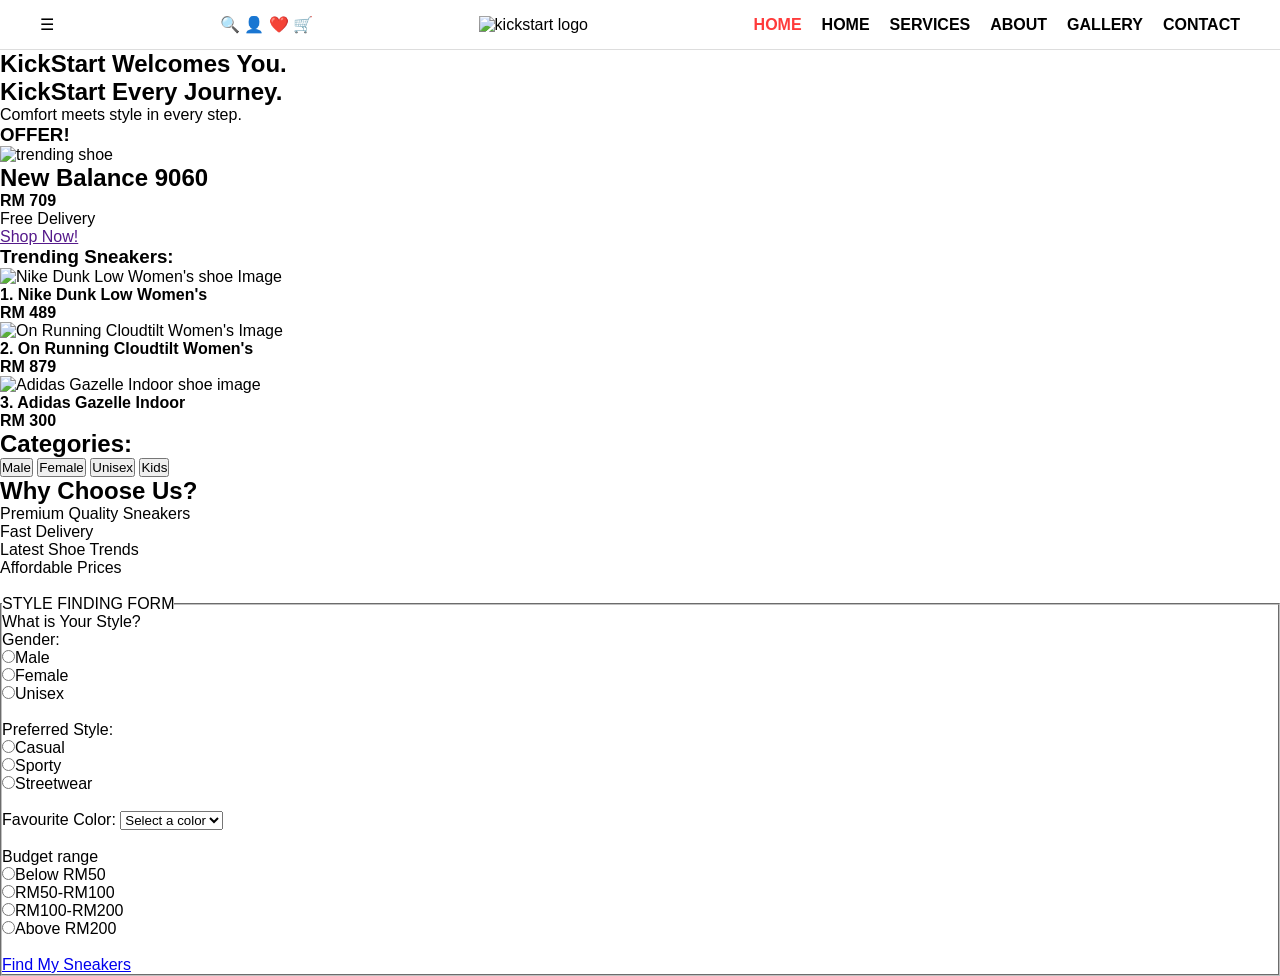
==== index.html @ 69e1ceeb "Refactor index.html for improved layout and navigation Updated the HTML structure for improved layou" ====
<!DOCTYPE html>
<html lang="en">
    <head>
        <meta charset="UTF-8" />
        <title>KickStart shoes store </title>
        <link rel="stylesheet" href="style.css">
    </head>
    <body>
     <header class="navbar">
        <div class="menu">☰</div>
         
        <div class="icons">
         🔍 👤 ❤️ 🛒
         </div>
         <div class="logo">
        <img src="kickstart-logo.jpeg" alt="kickstart logo" width="81">
         </div>
         <ul class="nav-links">
        <li><a href="index.html" class="active">HOME</a></li>
        <li><a href="index.html">HOME</a></li>
        <li><a href="#SERVICES">SERVICES</a></li>
        <li><a href="about us.html">ABOUT</a></li>
        <li><a href="Gallery.html">GALLERY</a></li>
        <li><a href="contact.html">CONTACT</a></li>
        </ul>
    </header>
    <section class="hero">
     <h1> KickStart Welcomes You.</h1>
     <h2>KickStart Every Journey. </h2><!--TAGLINE--->
    <p> Comfort meets style in every step. </p><!---TAGLINE--->
    </section>
    <!---OFFER FEATURED TRENDING SHOE IMAGE (BIG)--->
    <div>
        <h3><span>OFFER!</span></h3>
     <img src="https://www.jdsports.my/cdn/shop/files/jd_U906050Y_a.jpg?v=1771249058&width=1007" alt="trending shoe" width="500"><br> 
     <h2> New Balance 9060</h2>
     <p><strong>RM 709</strong></p>
     <p><span>Free Delivery</span></p>  
        <!---SHOP NOW BUTTON--->
        <a href="" class="shop-btn">Shop Now!</a>
      </div>
        
     <!---OTHER FEATURED TRENDING SNEAKERS--->
        <div class="shoe-card">
        <h3>Trending Sneakers:</h3>
        <img src="https://www.jdsports.my/cdn/shop/files/jd_DD1503-101_b.jpg?v=1777981483&width=1007" alt="Nike Dunk Low Women's shoe Image" width="500"><br>
        <h4> 1. Nike Dunk Low Women's </h4>
        <p><strong> RM 489 </strong> </p>
        </div>
       
       <div class="shoe-card">
       <img src="https://www.jdsports.my/cdn/shop/files/jd_3WE10054844-W_b.jpg?v=1770179900&width=1007" alt="On Running Cloudtilt Women's Image" width="500"><br>
       <h4> 2. On Running Cloudtilt Women's </h4>
       <p><strong> RM 879 </strong></p>  
       </div>
       
       <div class="shoe-card">
       <img src="https://www.jdsports.my/cdn/shop/files/jd_JQ8387_b_6e0de7b2-fea2-4de4-ab66-9879cea70ca1.jpg?v=1773072522&width=1007" alt="Adidas Gazelle Indoor shoe image" width="500"><br>
       <h4> 3. Adidas Gazelle Indoor</h4>
       <p><strong> RM 300 </strong></p>  
        </div>
       <!---CATEGORIES--->  
     
        <section id="category">
        <h2> Categories: </h2>
        <button> Male </button>
        <button> Female </button>
        <button> Unisex </button>
        <button> Kids </button> 
     </section>
        
     
     <!--- Why Choose Us--->
     <section>
      <h2> Why Choose Us? </h2>
         <div class="card">
         <p> Premium Quality Sneakers </p>
         </div>
         
         <div class="card">
         <p> Fast Delivery </p>
         </div>
         
         <div class="card">
         <p> Latest Shoe Trends </p>
         </div>
         
         <div class="card">
         <p> Affordable Prices </p>
         </div>
        </section>
        <br>
    <!--- Style Finding Form (for customers) --->
    <form>
        <fieldset>
        <legend>STYLE FINDING FORM </legend>
        <p> What is Your Style? </p>
    
       <label> Gender: </label><br>
        <input type="radio" name="Gender">Male<br>
        <input type="radio" name="Gender">Female<br>
        <input type="radio" name="Gender">Unisex <br>
        <br>
        
        <label> Preferred Style: </label><br>
        <input type="radio" name="style">Casual <br>
        <input type="radio" name="style">Sporty <br>
        <input type="radio" name="style">Streetwear<br>
        <br>
        
        <label> Favourite Color: </label>
        <select>
           <option>Select a color</option> 
           <option>White</option>
           <option>Black</option>
           <option>Gray</option>
           <option>Brown</option>
           <option>Beige</option>
           <option>Blue</option>
           <option>Navy</option>
           <option>Red</option>
           <option>Pink</option>
           <option>Purple</option>
           <option>Green</option>
           <option>Yellow</option>
           <option>Multi-color</option> 
        </select>
        <br><br>
        <label>Budget range</label><br>
        <input type="radio" name="budget">Below RM50<br>
        <input type="radio" name="budget">RM50-RM100<br>
        <input type="radio" name="budget">RM100-RM200<br>
        <input type="radio" name="budget">Above RM200<br>
        <br>
     
        <a href="#category">Find My Sneakers </a>
        
      </fieldset>
     </form>
    </body>
    
</html>
---- style.css ----
* {
    margin: 0;
    padding: 0;
    box-sizing: border-box;
    font-family: Arial, sans-serif;
}

/* NAVBAR */
.navbar {
    display: flex;
    justify-content: space-between;
    align-items: center;
    padding: 15px 40px;
    background-color: white;
    border-bottom: 1px solid #ddd;
}

.logo img {
    width: 120px;
}

.nav-links {
    list-style: none;
    display: flex;
    gap: 20px;
}

.nav-links a {
    text-decoration: none;
    color: black;
    font-weight: bold;
}

.nav-links a.active {
    color: #ff3b3b;
}

/* ABOUT HEADER */
.about-header {
    text-align: center;
    padding: 60px 20px;
    background: #f5f5f5;
}

.about-header h1 {
    font-size: 40px;
    margin-bottom: 10px;
}

/* COMPANY STORY */
.company-story {
    padding: 50px 80px;
}

.company-story h2 {
    margin-bottom: 20px;
    font-size: 28px;
}

.company-story p {
    margin-bottom: 15px;
    line-height: 1.6;
}

/* TEAM SECTION */
.team-section {
    padding: 50px 80px;
    background-color: #fafafa;
}

.team-section h2 {
    text-align: center;
    margin-bottom: 40px;
    font-size: 30px;
}

.team-container {
    display: grid;
    grid-template-columns: repeat(auto-fit, minmax(250px, 1fr));
    gap: 20px;
}

/* TEAM CARD */
.team-card {
    background: white;
    padding: 20px;
    border-radius: 15px;
    box-shadow: 0 4px 10px rgba(0,0,0,0.1);
    text-align: center;
    transition: 0.3s;
}

.team-card:hover {
    transform: translateY(-5px);
}

.team-card img {
    width: 100%;
    height: 200px;
    object-fit: cover;
    border-radius: 10px;
    margin-bottom: 15px;
}

.team-card h3 {
    margin-bottom: 10px;
}

.team-card ul {
    text-align: left;
    margin-top: 10px;
    padding-left: 20px;
}

/* FOOTER */
footer {
    text-align: center;
    padding: 20px;
    background: black;
    color: white;
    margin-top: 30px;
}
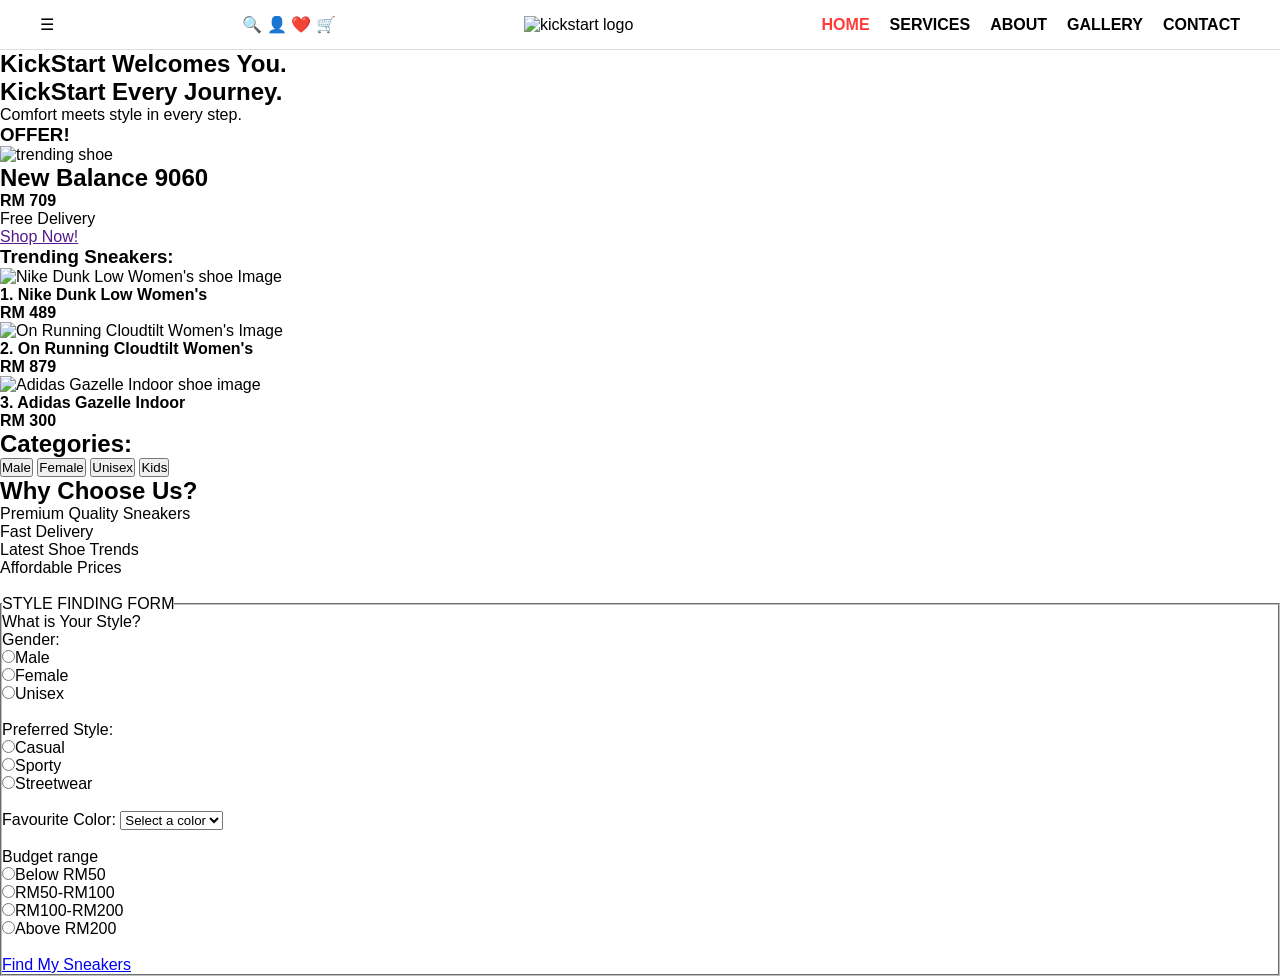
==== commit 40e5e542: "Fix navigation links and remove duplicate HOME Updated navigation links and corrected duplicate HOME" ====
--- a/index.html
+++ b/index.html
@@ -17,8 +17,7 @@
          </div>
          <ul class="nav-links">
         <li><a href="index.html" class="active">HOME</a></li>
-        <li><a href="index.html">HOME</a></li>
-        <li><a href="#SERVICES">SERVICES</a></li>
+        <li><a href="services.html">SERVICES</a></li>
         <li><a href="about us.html">ABOUT</a></li>
         <li><a href="Gallery.html">GALLERY</a></li>
         <li><a href="contact.html">CONTACT</a></li>
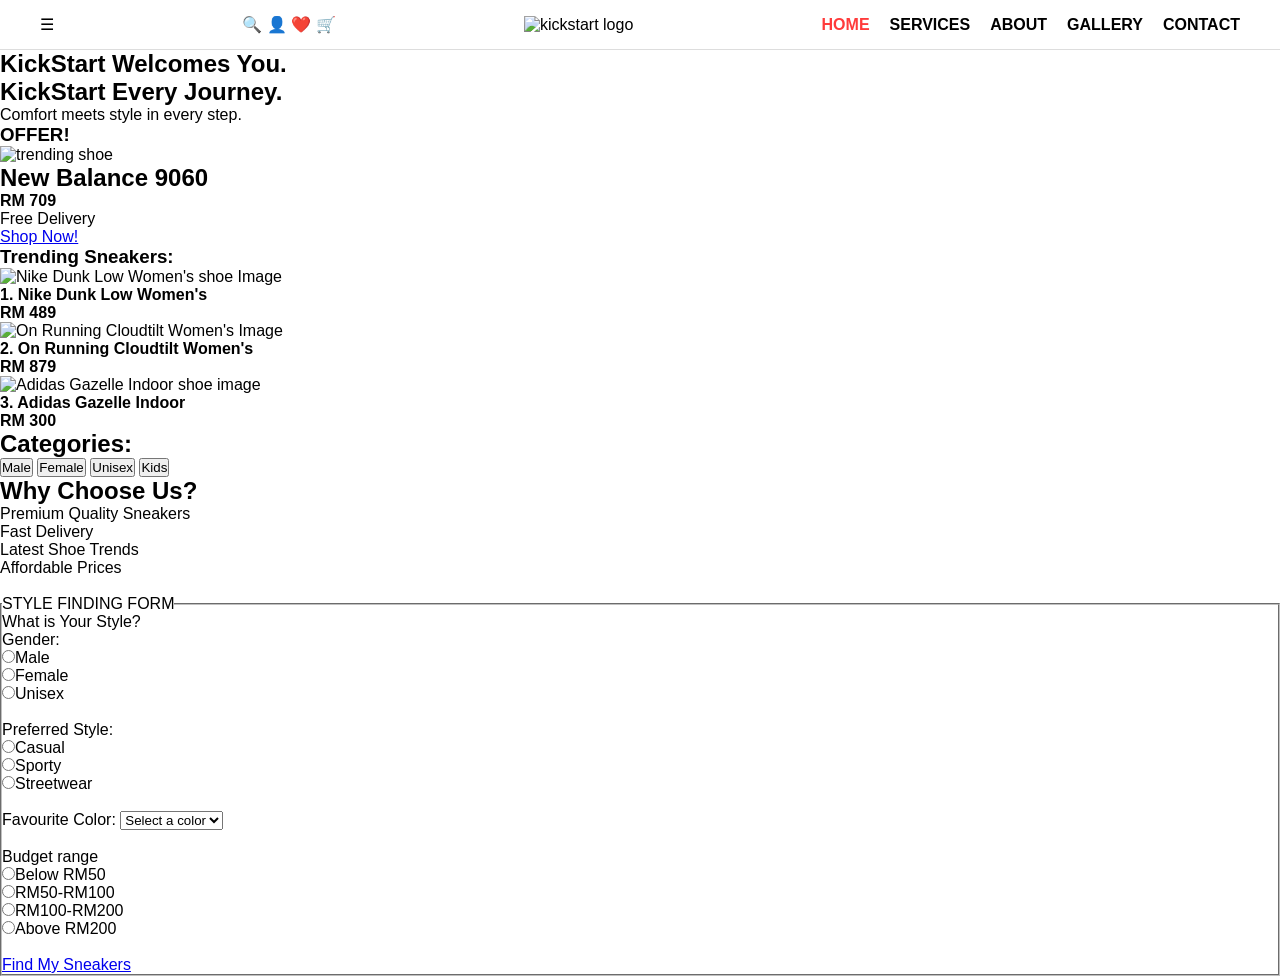
==== commit 3f63839b: "Fix Shop Now button link in index.html Updated the Shop Now button link from an empty href to 'servi" ====
--- a/index.html
+++ b/index.html
@@ -36,7 +36,7 @@
      <p><strong>RM 709</strong></p>
      <p><span>Free Delivery</span></p>  
         <!---SHOP NOW BUTTON--->
-        <a href="" class="shop-btn">Shop Now!</a>
+        <a href="services.html" class="shop-btn">Shop Now!</a>
       </div>
         
      <!---OTHER FEATURED TRENDING SNEAKERS--->
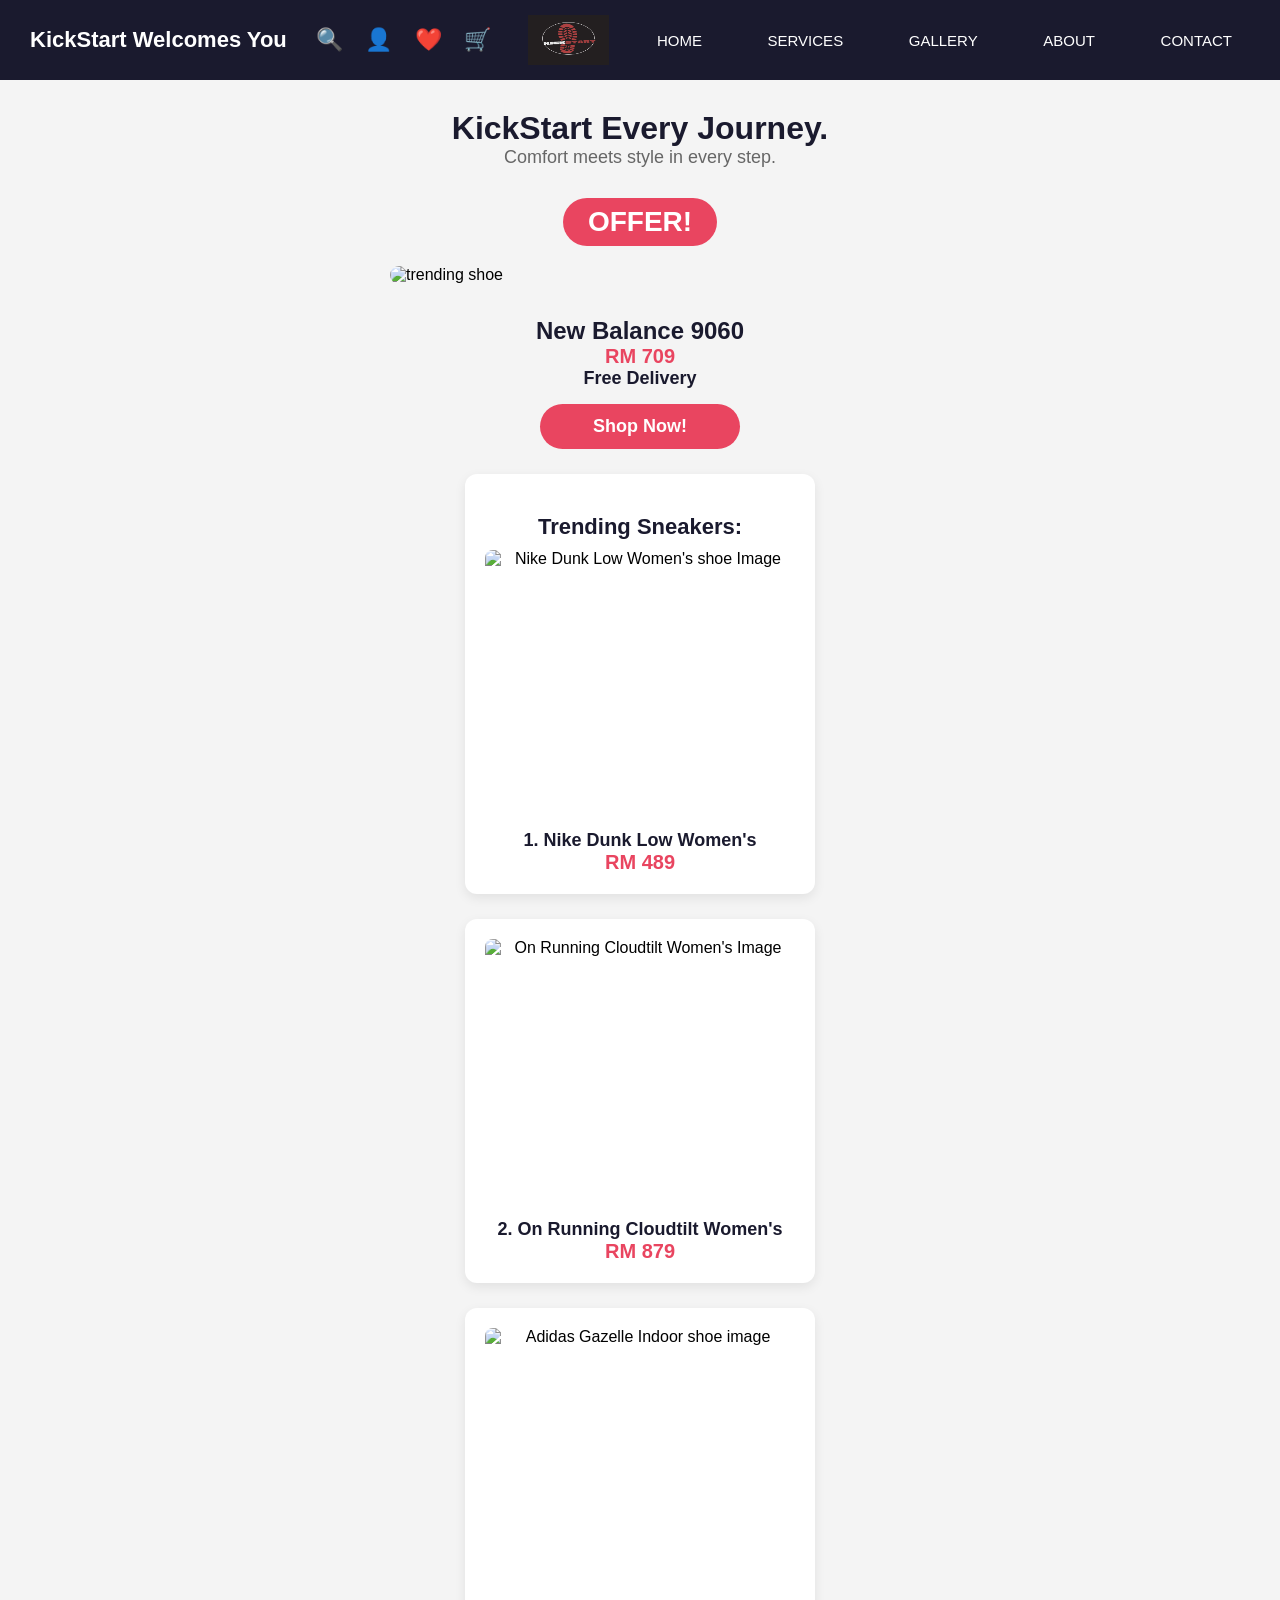
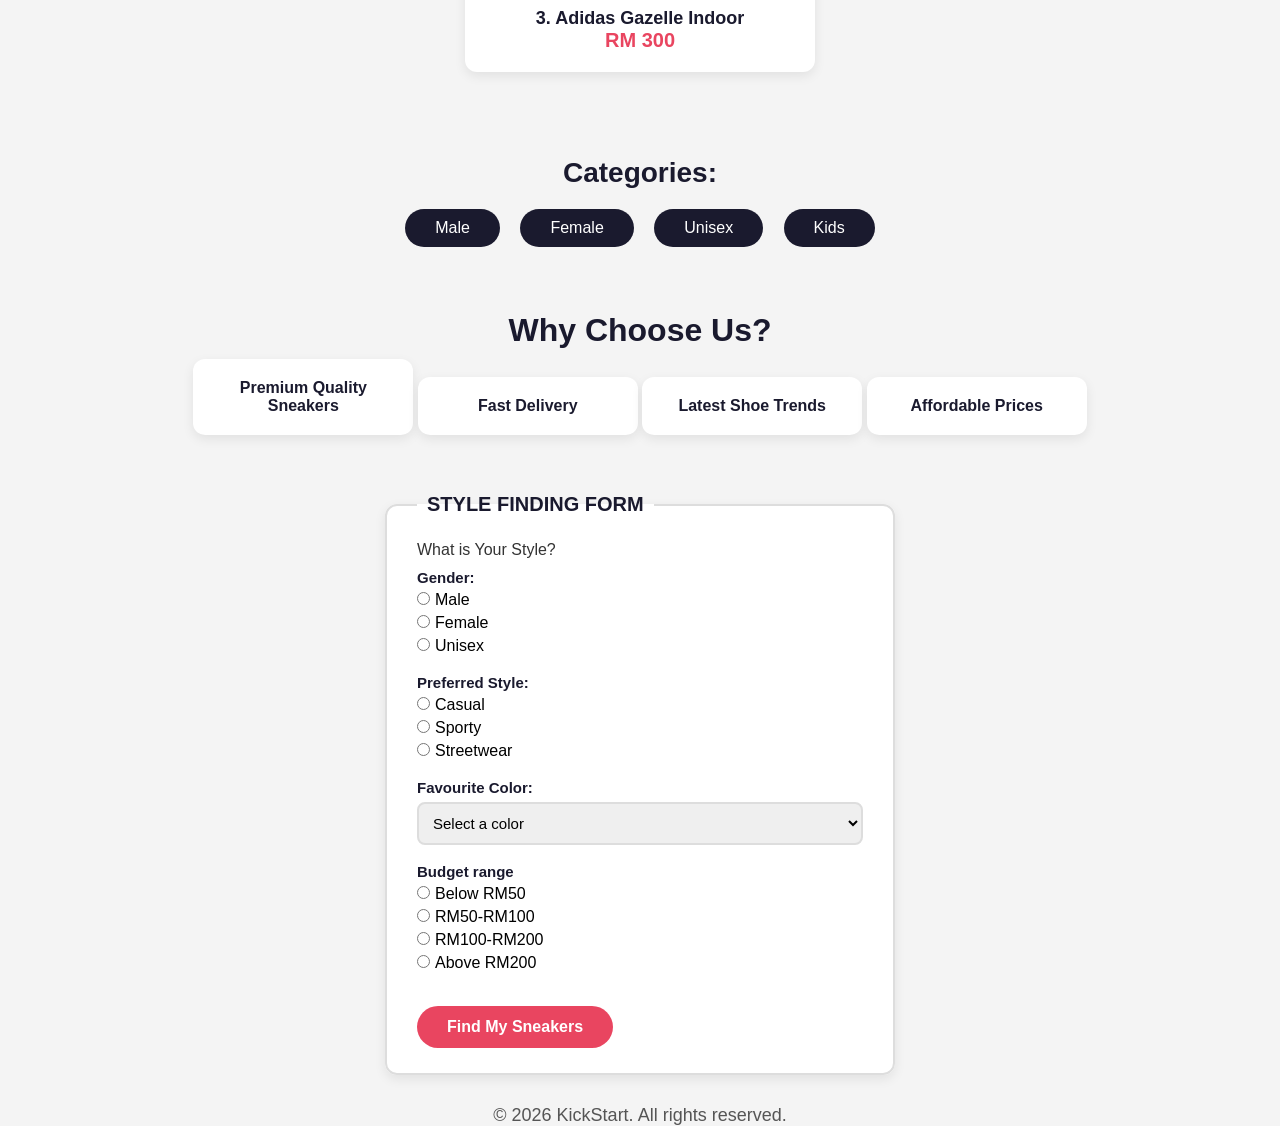
==== commit 7c773f43: "Update index.html" ====
--- a/index.html
+++ b/index.html
@@ -3,29 +3,450 @@
     <head>
         <meta charset="UTF-8" />
         <title>KickStart shoes store </title>
-        <link rel="stylesheet" href="style.css">
+        <style>
+        /* ===== RESET & BASE ===== */
+* {
+    margin: 0;
+    padding: 0;
+    box-sizing: border-box;
+}
+
+body {
+    font-family: Arial, sans-serif;
+    background: #f4f4f4;
+}
+
+/* ===== HEADER / NAVIGATION ===== */
+header {
+    background: #1a1a2e;
+    padding: 15px 30px;
+    display: flex;
+    justify-content: space-between;
+    align-items: center;
+    flex-wrap: wrap;
+}
+
+header .menu {
+    color: white;
+    font-size: 28px;
+    cursor: pointer;
+    display: none;
+}
+
+header h1 {
+    color: white;
+    font-size: 22px;
+    font-weight: bold;
+    margin: 0;
+}
+
+header h1 span {
+    color: #e94560;
+}
+
+header .icons {
+    color: white;
+    font-size: 22px;
+    letter-spacing: 8px;
+}
+
+header img {
+    height: 50px;
+    vertical-align: middle;
+}
+
+header a {
+    color: white;
+    text-decoration: none;
+    padding: 10px 18px;
+    font-size: 15px;
+    transition: 0.3s;
+}
+
+header a:hover {
+    background: #e94560;
+    border-radius: 5px;
+}
+
+/* ===== TAGLINE SECTION ===== */
+section h2 {
+    text-align: center;
+    font-size: 32px;
+    color: #1a1a2e;
+    margin-top: 30px;
+}
+
+section h2 + p {
+    text-align: center;
+    font-size: 18px;
+    color: #666;
+    margin-bottom: 30px;
+}
+
+/* ===== OFFER SECTION ===== */
+div h3 {
+    text-align: center;
+    font-size: 28px;
+    margin: 20px 0;
+}
+
+div h3 span {
+    background: #e94560;
+    color: white;
+    padding: 8px 25px;
+    border-radius: 30px;
+    display: inline-block;
+}
+
+div img {
+    display: block;
+    margin: 0 auto;
+    max-width: 100%;
+    border-radius: 12px;
+}
+
+div h2 {
+    text-align: center;
+    font-size: 24px;
+    color: #1a1a2e;
+    margin-top: 15px;
+}
+
+div p {
+    text-align: center;
+    font-size: 18px;
+    color: #555;
+}
+
+div p strong {
+    color: #e94560;
+    font-size: 20px;
+}
+
+div p span {
+    color: #1a1a2e;
+    font-weight: bold;
+}
+
+/* ===== SHOP NOW BUTTON ===== */
+.shop-btn {
+    display: block;
+    width: 200px;
+    margin: 15px auto;
+    background: #e94560;
+    color: white;
+    text-align: center;
+    padding: 12px 25px;
+    border-radius: 30px;
+    text-decoration: none;
+    font-size: 18px;
+    font-weight: bold;
+    transition: 0.3s;
+}
+
+.shop-btn:hover {
+    background: #c7364f;
+    transform: scale(1.05);
+}
+
+/* ===== TRENDING SNEAKERS ===== */
+.shoe-card {
+    background: white;
+    max-width: 350px;
+    margin: 25px auto;
+    padding: 20px;
+    border-radius: 12px;
+    box-shadow: 0 4px 12px rgba(0,0,0,0.08);
+    text-align: center;
+    transition: 0.3s;
+}
+
+.shoe-card:hover {
+    transform: translateY(-5px);
+    box-shadow: 0 8px 20px rgba(0,0,0,0.15);
+}
+
+.shoe-card h3 {
+    font-size: 22px;
+    color: #1a1a2e;
+    margin-bottom: 10px;
+}
+
+.shoe-card img {
+    width: 100%;
+    height: 250px;
+    object-fit: cover;
+    border-radius: 8px;
+}
+
+.shoe-card h4 {
+    font-size: 18px;
+    color: #1a1a2e;
+    margin-top: 12px;
+}
+
+.shoe-card p strong {
+    color: #e94560;
+    font-size: 20px;
+}
+
+/* ===== CATEGORIES ===== */
+#category {
+    text-align: center;
+    padding: 30px 20px;
+}
+
+#category h2 {
+    font-size: 28px;
+    color: #1a1a2e;
+    margin-bottom: 15px;
+}
+
+#category button {
+    background: #1a1a2e;
+    color: white;
+    border: none;
+    padding: 10px 30px;
+    margin: 5px 8px;
+    font-size: 16px;
+    border-radius: 25px;
+    cursor: pointer;
+    transition: 0.3s;
+}
+
+#category button:hover {
+    background: #e94560;
+}
+
+/* ===== WHY CHOOSE US ===== */
+section .card {
+    background: white;
+    width: 220px;
+    margin: 10px auto;
+    padding: 20px;
+    border-radius: 12px;
+    box-shadow: 0 4px 12px rgba(0,0,0,0.08);
+    text-align: center;
+    transition: 0.3s;
+    display: inline-block;
+}
+
+section .card:hover {
+    transform: translateY(-5px);
+    box-shadow: 0 8px 20px rgba(0,0,0,0.15);
+}
+
+section .card p {
+    font-size: 16px;
+    color: #1a1a2e;
+    font-weight: bold;
+    margin: 0;
+}
+
+/* Center the cards */
+section:has(.card) {
+    text-align: center;
+    padding: 0 20px;
+}
+
+/* ===== STYLE FINDING FORM ===== */
+form {
+    max-width: 550px;
+    margin: 30px auto;
+    padding: 0 20px;
+}
+
+fieldset {
+    background: white;
+    border: 2px solid #ddd;
+    border-radius: 12px;
+    padding: 25px 30px;
+    box-shadow: 0 4px 12px rgba(0,0,0,0.08);
+}
+
+legend {
+    font-size: 20px;
+    font-weight: bold;
+    color: #1a1a2e;
+    padding: 0 10px;
+}
+
+fieldset p {
+    font-size: 16px;
+    color: #333;
+    margin-bottom: 10px;
+}
+
+fieldset label {
+    font-weight: bold;
+    color: #1a1a2e;
+    font-size: 15px;
+}
+
+fieldset input[type="radio"] {
+    margin: 5px 5px 5px 0;
+}
+
+fieldset select {
+    width: 100%;
+    padding: 10px;
+    border: 2px solid #ddd;
+    border-radius: 8px;
+    font-size: 15px;
+    margin-top: 5px;
+}
+
+fieldset select:focus {
+    border-color: #e94560;
+    outline: none;
+}
+
+fieldset a {
+    display: inline-block;
+    background: #e94560;
+    color: white;
+    text-decoration: none;
+    padding: 12px 30px;
+    border-radius: 25px;
+    font-size: 16px;
+    font-weight: bold;
+    margin-top: 15px;
+    transition: 0.3s;
+}
+
+fieldset a:hover {
+    background: #c7364f;
+}
+
+/* ===== RESPONSIVE DESIGN ===== */
+@media (max-width: 768px) {
+    header {
+        flex-direction: column;
+        padding: 15px 20px;
+        gap: 10px;
+    }
+
+    header .menu {
+        display: block;
+        align-self: flex-start;
+    }
+
+    header h1 {
+        font-size: 18px;
+    }
+
+    header a {
+        display: inline-block;
+        padding: 6px 12px;
+        font-size: 13px;
+    }
+
+    header .icons {
+        font-size: 18px;
+        letter-spacing: 5px;
+    }
+
+    section h2 {
+        font-size: 26px;
+    }
+
+    .shoe-card {
+        max-width: 100%;
+        margin: 15px 10px;
+    }
+
+    .shoe-card img {
+        height: 200px;
+    }
+
+    section .card {
+        width: 100%;
+        max-width: 280px;
+        margin: 8px auto;
+    }
+
+    fieldset {
+        padding: 20px;
+    }
+
+    div img {
+        width: 100%;
+        height: auto;
+    }
+}
+
+@media (max-width: 480px) {
+    header a {
+        display: block;
+        width: 100%;
+        text-align: center;
+        padding: 8px;
+        font-size: 14px;
+    }
+
+    header h1 {
+        font-size: 16px;
+        text-align: center;
+    }
+
+    header .icons {
+        font-size: 16px;
+        letter-spacing: 3px;
+    }
+
+    section h2 {
+        font-size: 22px;
+    }
+
+    section h2 + p {
+        font-size: 15px;
+    }
+
+    div h3 {
+        font-size: 22px;
+    }
+
+    div h2 {
+        font-size: 20px;
+    }
+
+    .shop-btn {
+        width: 160px;
+        font-size: 15px;
+        padding: 10px 20px;
+    }
+
+    #category button {
+        display: block;
+        width: 80%;
+        margin: 8px auto;
+    }
+
+    fieldset a {
+        display: block;
+        text-align: center;
+    }
+}
+        </style>
+        
     </head>
     <body>
-     <header class="navbar">
+     <header>
         <div class="menu">☰</div>
+        <h1> KickStart Welcomes You </h1>
          
         <div class="icons">
          🔍 👤 ❤️ 🛒
          </div>
-         <div class="logo">
-        <img src="kickstart-logo.jpeg" alt="kickstart logo" width="81">
-         </div>
-         <ul class="nav-links">
-        <li><a href="index.html" class="active">HOME</a></li>
-        <li><a href="services.html">SERVICES</a></li>
-        <li><a href="about us.html">ABOUT</a></li>
-        <li><a href="Gallery.html">GALLERY</a></li>
-        <li><a href="contact.html">CONTACT</a></li>
-        </ul>
+        <img src="logo.jpg" alt="kickstart logo" width="81">
+        <a href="index.html">HOME</a>
+        <a href="services.html">SERVICES</a>
+        <a href="Gallery.html">GALLERY</a>
+        <a href="about us.html">ABOUT</a>
+        <a href="contact.html">CONTACT</a>
     </header>
-    <section class="hero">
-     <h1> KickStart Welcomes You.</h1>
-     <h2>KickStart Every Journey. </h2><!--TAGLINE--->
+    <section>
+    <h2>KickStart Every Journey. </h2><!--TAGLINE--->
     <p> Comfort meets style in every step. </p><!---TAGLINE--->
     </section>
     <!---OFFER FEATURED TRENDING SHOE IMAGE (BIG)--->
@@ -36,7 +457,7 @@
      <p><strong>RM 709</strong></p>
      <p><span>Free Delivery</span></p>  
         <!---SHOP NOW BUTTON--->
-        <a href="services.html" class="shop-btn">Shop Now!</a>
+        <a href="" class="shop-btn">Shop Now!</a>
       </div>
         
      <!---OTHER FEATURED TRENDING SNEAKERS--->
@@ -136,6 +557,10 @@
         
       </fieldset>
      </form>
+        <!-- ===== FOOTER ===== -->
+<div class="footer">
+    <p>© 2026 KickStart. All rights reserved.</p>
+</div>
     </body>
     
 </html>
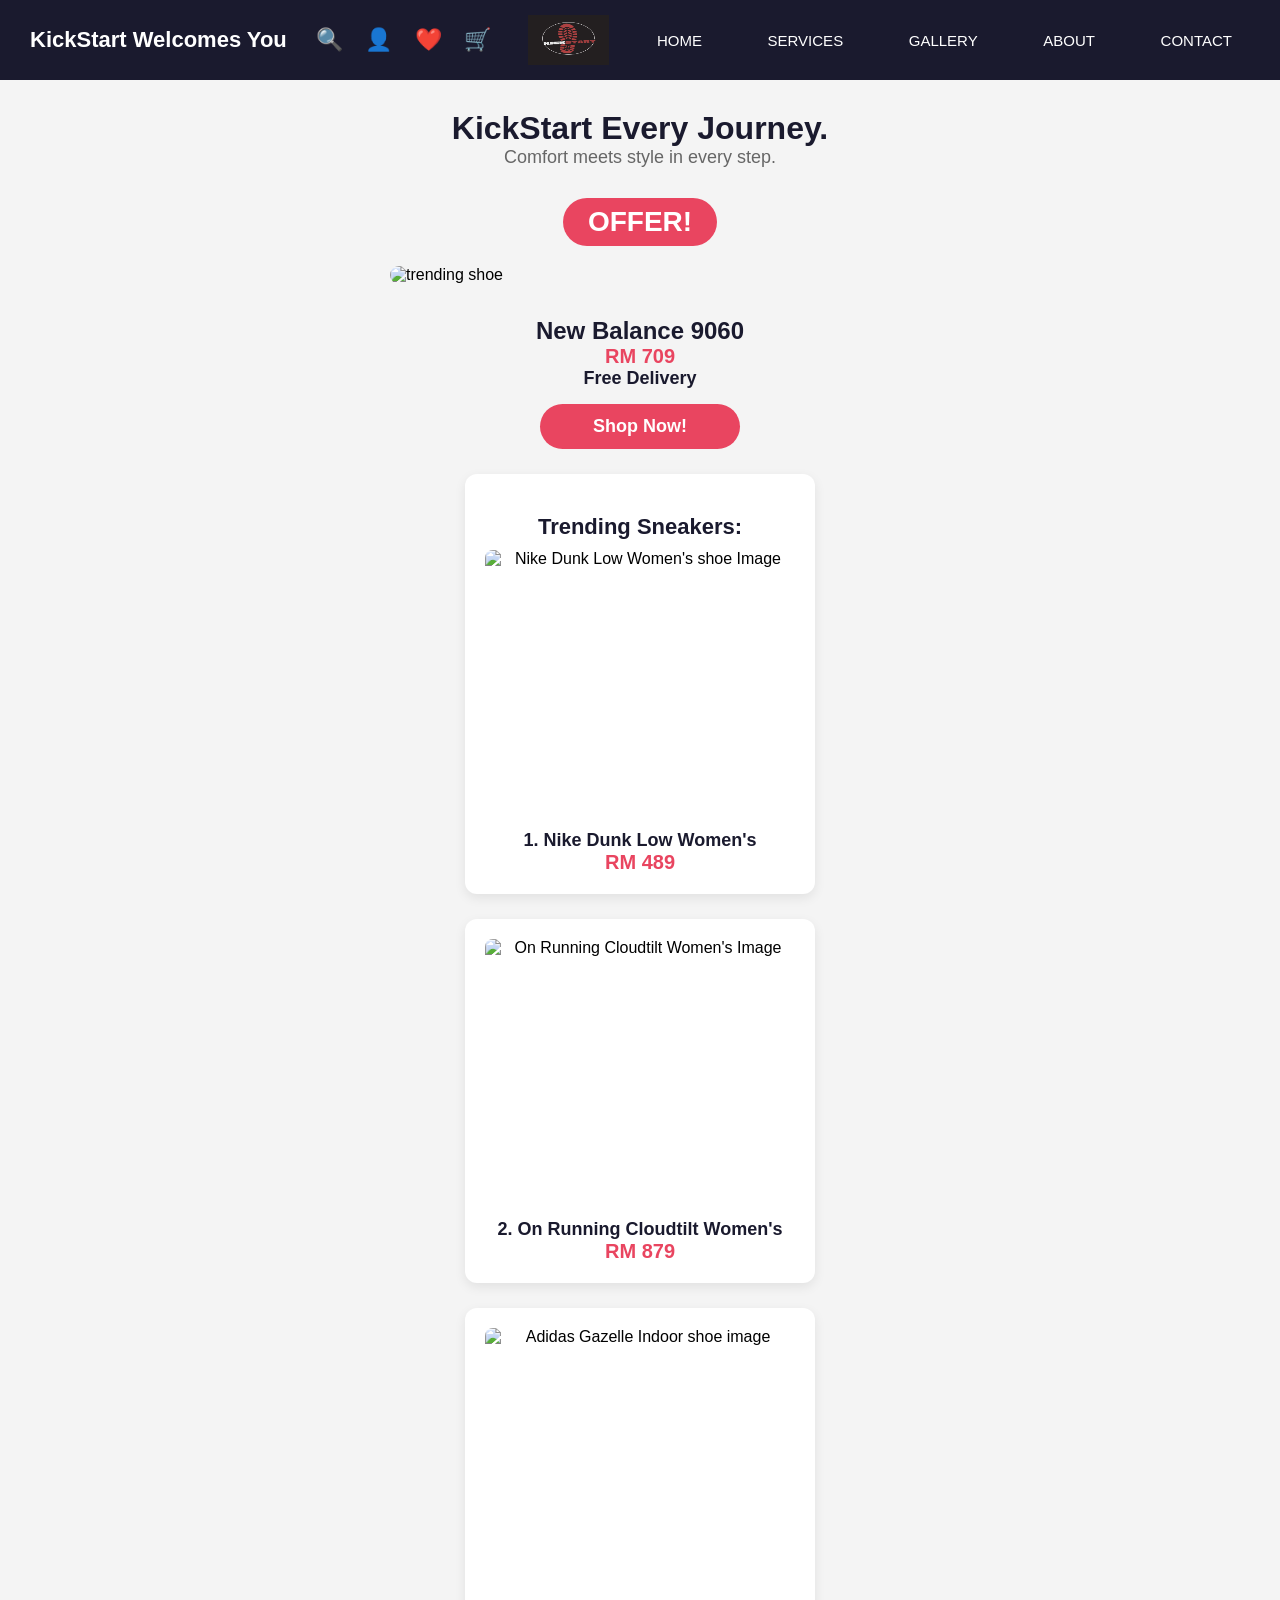
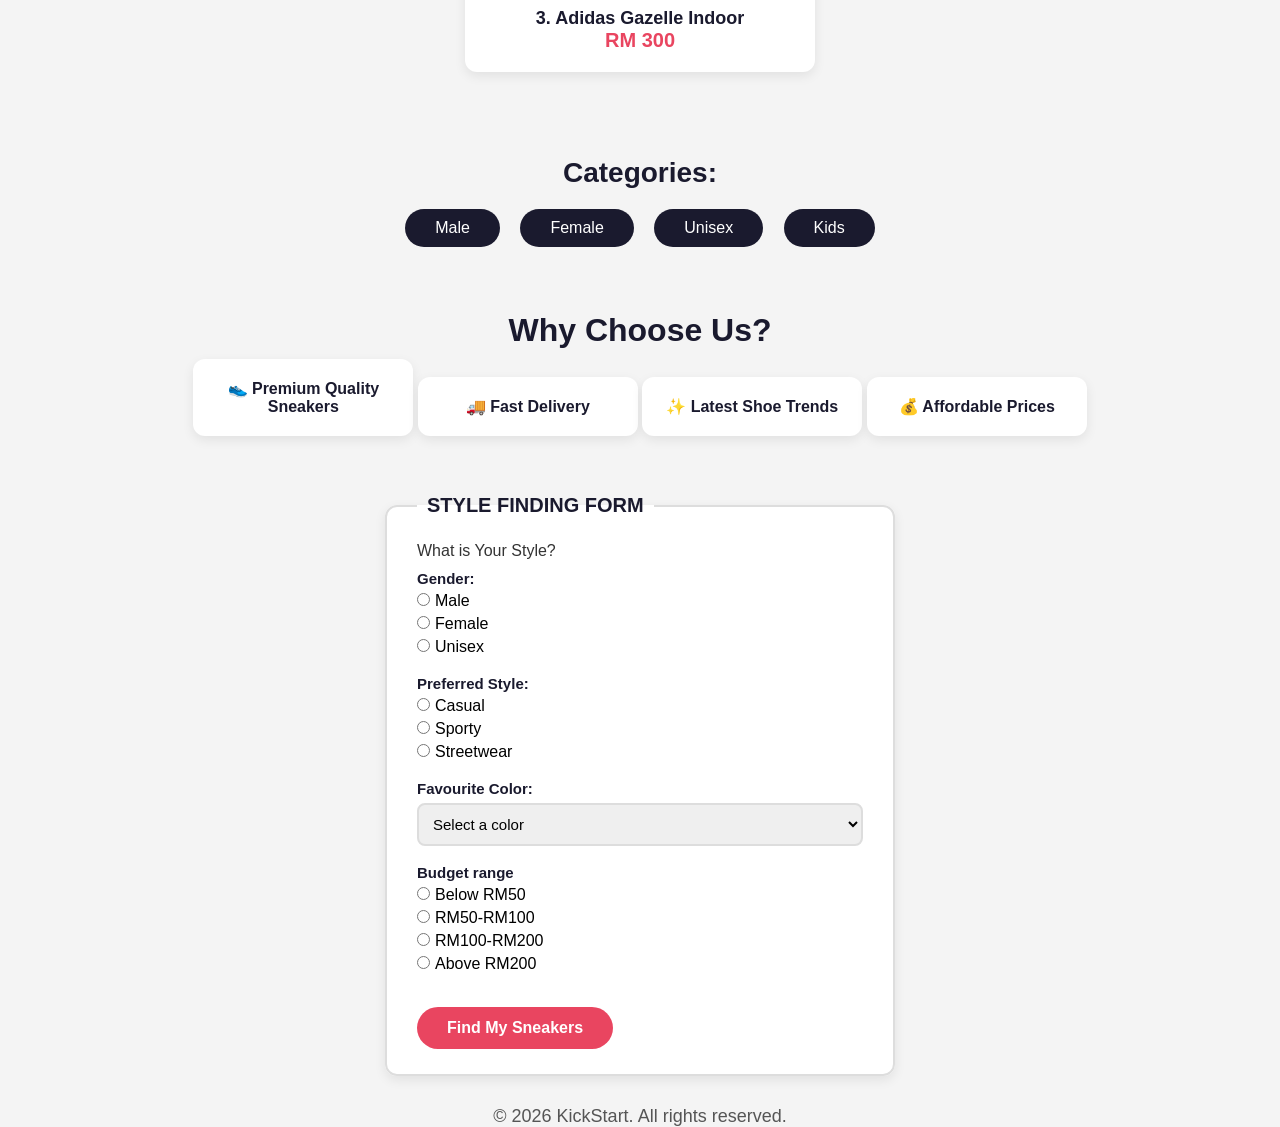
==== commit f1f7e437: "Fix HTML encoding issues in index.html" ====
--- a/index.html
+++ b/index.html
@@ -2,6 +2,7 @@
 <html lang="en">
     <head>
         <meta charset="UTF-8" />
+        <meta name="viewport" content="width=device-width,initial-scale=1.0">
         <title>KickStart shoes store </title>
         <style>
         /* ===== RESET & BASE ===== */
@@ -457,7 +458,7 @@
      <p><strong>RM 709</strong></p>
      <p><span>Free Delivery</span></p>  
         <!---SHOP NOW BUTTON--->
-        <a href="" class="shop-btn">Shop Now!</a>
+        <a href="services.html" class="shop-btn">Shop Now!</a>
       </div>
         
      <!---OTHER FEATURED TRENDING SNEAKERS--->
@@ -494,19 +495,19 @@
      <section>
       <h2> Why Choose Us? </h2>
          <div class="card">
-         <p> Premium Quality Sneakers </p>
+         <p> 👟 Premium Quality Sneakers </p>
          </div>
          
          <div class="card">
-         <p> Fast Delivery </p>
+         <p>   🚚 Fast Delivery </p>
          </div>
          
          <div class="card">
-         <p> Latest Shoe Trends </p>
+         <p> ✨ Latest Shoe Trends </p>
          </div>
          
          <div class="card">
-         <p> Affordable Prices </p>
+         <p> 💰 Affordable Prices </p>
          </div>
         </section>
         <br>
